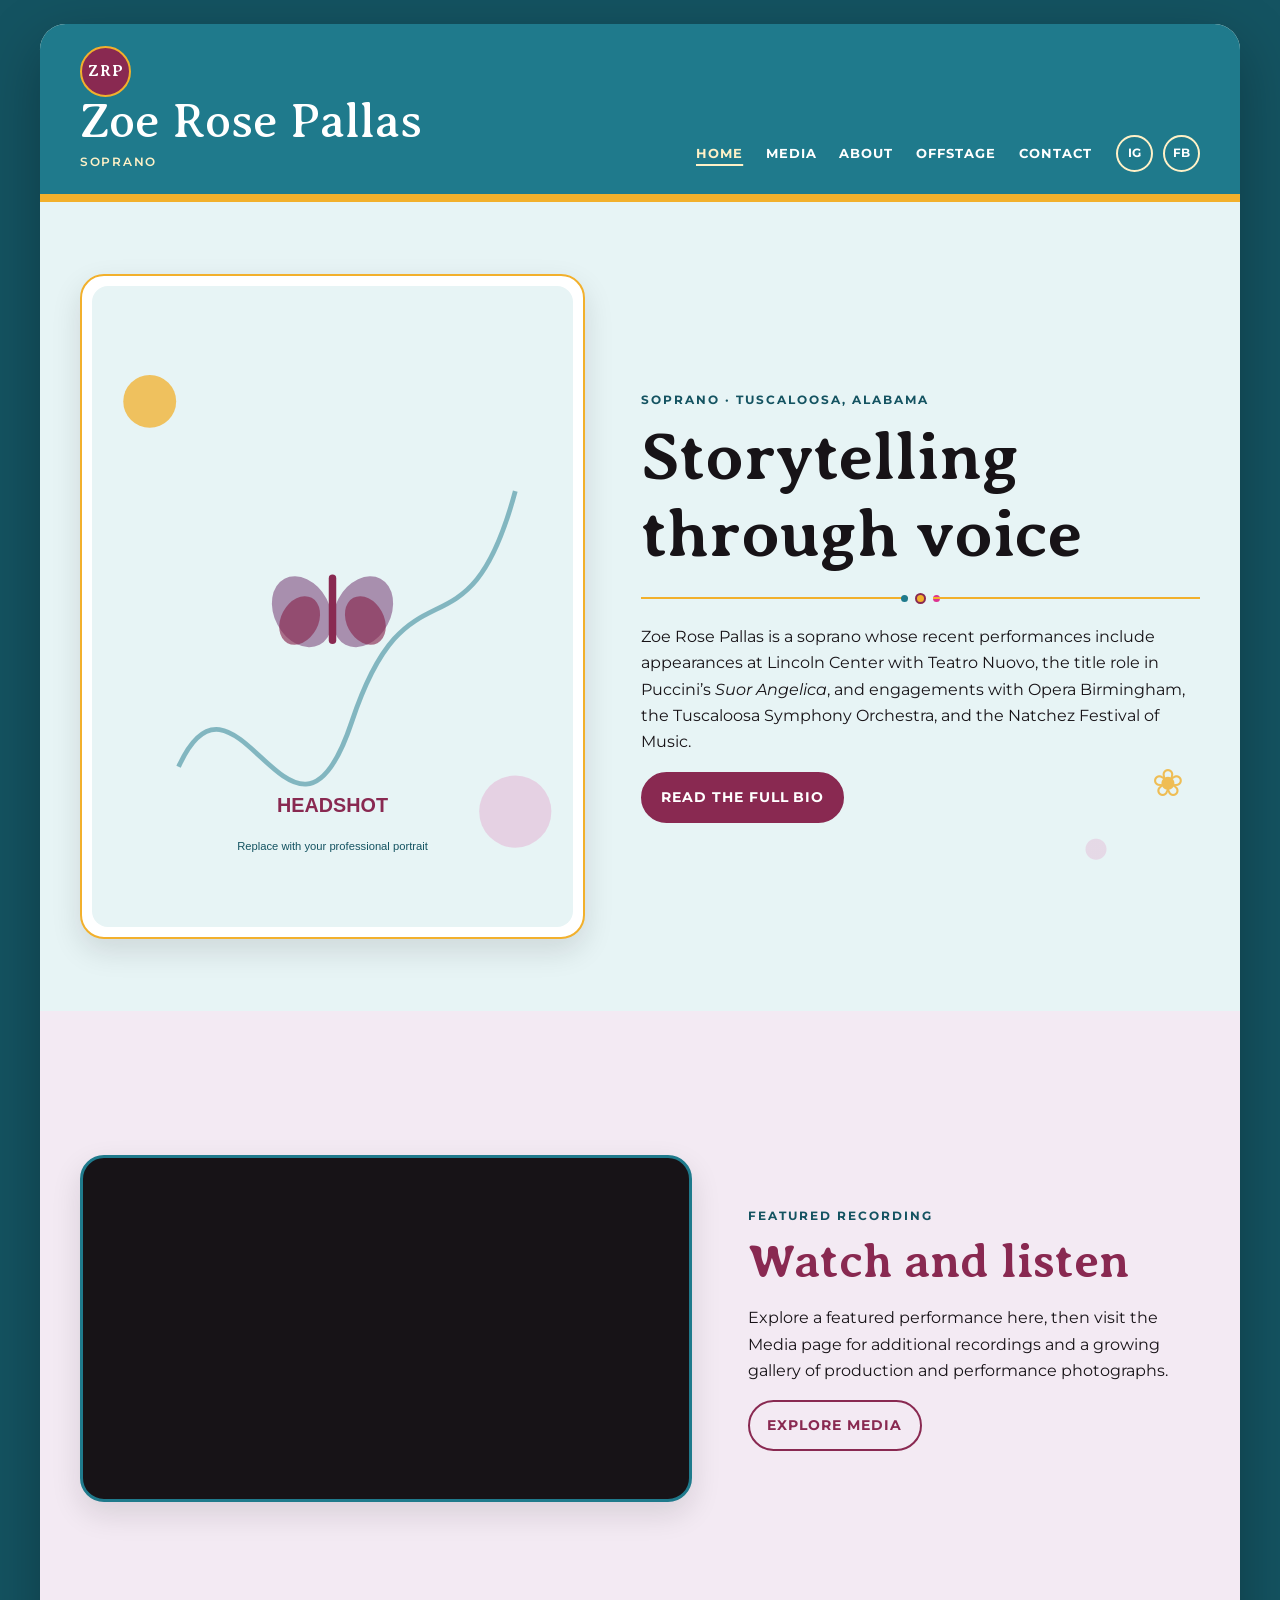
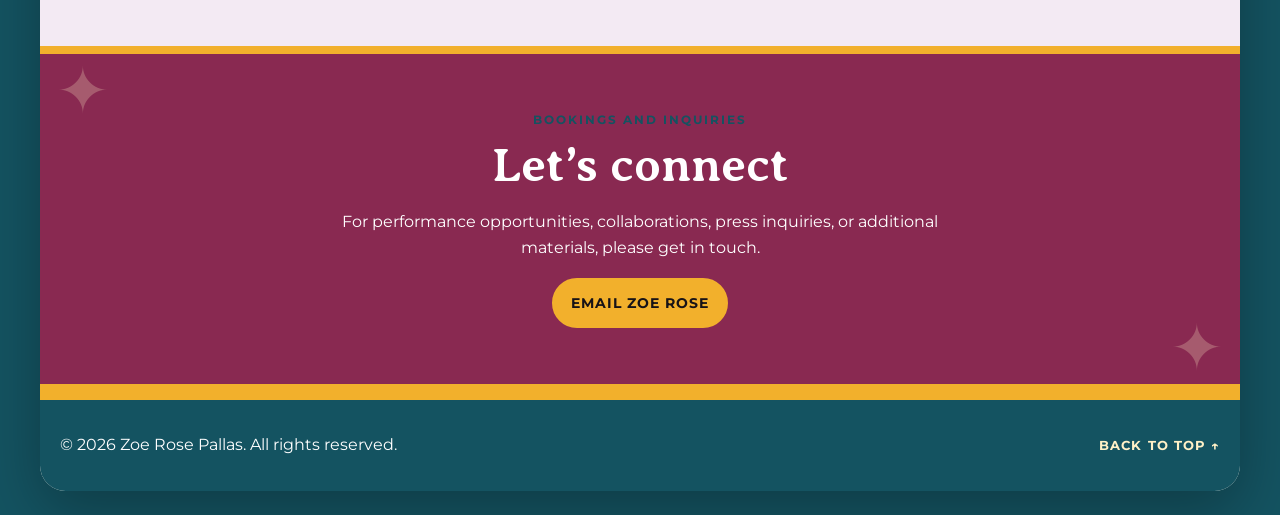
==== index.html @ 68080a35 "Initial commit" ====
<!DOCTYPE html>
<html lang="en">

<head>
    <meta charset="UTF-8">
    <meta name="viewport" content="width=device-width, initial-scale=1.0">
    <meta name="description"
        content="Official website of soprano Zoe Rose Pallas, featuring performance media, biography, and contact information.">
    <title>Zoe Rose Pallas | Soprano</title>
    <link rel="stylesheet" href="css/styles.css">
</head>

<body id="top">
    <div class="container">
        <header class="site-header">
            <div class="header-inner">
                <div class="brand-wrap">
                    <a class="brand" href="index.html" aria-label="Zoe Rose Pallas homepage">
                        <span class="brand-mark" aria-hidden="true">ZRP</span>
                        <span>
                            <span class="brand-title">Zoe Rose Pallas</span>
                            <span class="brand-subtitle">Soprano</span>
                        </span>
                    </a>
                </div>

                <div class="header-actions">
                    <nav class="site-nav" aria-label="Main navigation">
                        <ul>
                            <li><a href="index.html" aria-current="page">Home</a></li>
                            <li><a href="media.html">Media</a></li>
                            <li><a href="about.html">About</a></li>
                            <li><a href="offstage.html">Offstage</a></li>
                            <li><a href="#contact">Contact</a></li>
                        </ul>
                    </nav>

                    <div class="social-links" aria-label="Social media links">
                        <!-- Replace the # symbols with your real Instagram and Facebook URLs. -->
                        <a href="#" aria-label="Instagram">IG</a>
                        <a href="#" aria-label="Facebook">FB</a>
                    </div>
                </div>
            </div>
        </header>

        <main>
            <section class="section home-hero">
                <div class="portrait-frame">
                    <!-- Replace this file with your own headshot, or update the src filename. -->
                    <img src="assets/headshot-placeholder.svg"
                        alt="Placeholder for a professional headshot of soprano Zoe Rose Pallas">
                </div>

                <div class="hero-copy floral-corner">
                    <p class="eyebrow">Soprano · Tuscaloosa, Alabama</p>
                    <h1>Storytelling through voice</h1>
                    <div class="bead-rule" aria-hidden="true"><span></span></div>
                    <p>
                        Zoe Rose Pallas is a soprano whose recent performances include appearances at Lincoln Center
                        with Teatro Nuovo, the title role in Puccini’s <cite>Suor Angelica</cite>, and engagements with
                        Opera Birmingham, the Tuscaloosa Symphony Orchestra, and the Natchez Festival of Music.
                    </p>
                    <a class="button" href="about.html">Read the full bio</a>
                </div>
            </section>

            <section class="section featured-media">
                <div class="featured-grid">
                    <div class="video-frame">
                        <iframe src="https://www.youtube.com/embed/Ipj-p6ooKJI"
                            title="Featured performance by Zoe Rose Pallas" loading="lazy"
                            allow="accelerometer; autoplay; clipboard-write; encrypted-media; gyroscope; picture-in-picture; web-share"
                            allowfullscreen>
                        </iframe>
                    </div>

                    <div>
                        <p class="eyebrow">Featured recording</p>
                        <h2>Watch and listen</h2>
                        <p>
                            Explore a featured performance here, then visit the Media page for additional recordings
                            and a growing gallery of production and performance photographs.
                        </p>
                        <a class="button button-outline" href="media.html">Explore media</a>
                    </div>
                </div>
            </section>

            <section class="contact-panel" id="contact">
                <p class="eyebrow">Bookings and inquiries</p>
                <h2>Let’s connect</h2>
                <p>
                    For performance opportunities, collaborations, press inquiries, or additional materials, please
                    get in touch.
                </p>
                <!-- Replace the email address below with your professional contact email. -->
                <a class="button" href="mailto:your-email@example.com">Email Zoe Rose</a>
            </section>
        </main>

        <footer class="site-footer">
            <div class="footer-inner">
                <p>&copy; 2026 Zoe Rose Pallas. All rights reserved.</p>
                <a class="back-to-top" href="#top">Back to top ↑</a>
            </div>
        </footer>
    </div>
</body>

</html>
---- css/styles.css ----
@import url("https://fonts.googleapis.com/css2?family=Averia+Serif+Libre:ital,wght@0,300;0,400;0,700;1,400&family=IBM+Plex+Serif:ital,wght@0,400;0,600;1,400&family=Montserrat:wght@400;500;600;700&display=swap");

:root {
  --teal: #1f7a8c;
  --teal-dark: #145361;
  --lavender: #885a89;
  --gold: #f2b02c;
  --pink: #dd3290;
  --berry: #892951;
  --white: #ffffff;
  --black: #171317;
  --cream: #fffaf1;
  --soft-lavender: #f3eaf3;
  --soft-gold: #fff1c7;
  --soft-teal: #e7f4f5;

  --sans: "Montserrat", sans-serif;
  --serif: "Averia Serif Libre", "IBM Plex Serif", serif;

  --shadow: 0 12px 30px rgba(23, 19, 23, 0.12);
  --radius-small: 0.75rem;
  --radius-large: 1.5rem;
  --max-width: 1200px;
}

/* ---------- Base styles ---------- */

html {
  box-sizing: border-box;
  scroll-behavior: smooth;
}

*,
*::before,
*::after {
  box-sizing: inherit;
}

body {
  margin: 0;
  color: var(--black);
  background-color: var(--teal-dark);
  font-family: var(--sans);
  font-size: 1rem;
  line-height: 1.65;
}

img,
iframe {
  display: block;
  max-width: 100%;
}

a {
  color: inherit;
}

h1,
h2,
h3 {
  margin-top: 0;
  font-family: var(--serif);
  line-height: 1.15;
}

h1 {
  margin-bottom: 0.2rem;
  font-size: clamp(2rem, 8vw, 4.2rem);
}

h2 {
  margin-bottom: 1rem;
  font-size: clamp(1.9rem, 6vw, 3rem);
  color: var(--berry);
}

h3 {
  margin-bottom: 0.6rem;
  font-size: clamp(1.35rem, 4vw, 1.8rem);
  color: var(--teal-dark);
}

p {
  margin-top: 0;
}

.container {
  width: min(100%, var(--max-width));
  margin: 0 auto;
  background-color: var(--cream);
  overflow: hidden;
}

.section {
  padding: 3.5rem 1.25rem;
}

.section-intro {
  max-width: 750px;
  margin-bottom: 2rem;
}

.eyebrow {
  margin-bottom: 0.45rem;
  color: var(--teal-dark);
  font-size: 0.78rem;
  font-weight: 700;
  letter-spacing: 0.16em;
  text-transform: uppercase;
}

.button {
  display: inline-block;
  padding: 0.75rem 1.1rem;
  border: 2px solid var(--berry);
  border-radius: 999px;
  background-color: var(--berry);
  color: var(--white);
  font-size: 0.86rem;
  font-weight: 700;
  letter-spacing: 0.07em;
  text-decoration: none;
  text-transform: uppercase;
  transition:
    background-color 0.2s ease,
    border-color 0.2s ease,
    color 0.2s ease,
    transform 0.2s ease;
}

.button:hover,
.button:focus-visible {
  border-color: var(--teal-dark);
  background-color: var(--teal-dark);
  transform: translateY(-2px);
}

.button-outline {
  background-color: transparent;
  color: var(--berry);
}

.button-outline:hover,
.button-outline:focus-visible {
  color: var(--white);
}

.text-link {
  color: var(--berry);
  font-weight: 700;
  text-underline-offset: 0.25rem;
}

/* ---------- Decorative brand details ---------- */

.bead-rule {
  display: flex;
  align-items: center;
  gap: 0.45rem;
  margin: 1.25rem 0;
}

.bead-rule::before,
.bead-rule::after {
  content: "";
  height: 2px;
  flex: 1;
  background-color: var(--gold);
}

.bead-rule span {
  width: 0.7rem;
  height: 0.7rem;
  border: 2px solid var(--berry);
  border-radius: 50%;
  background-color: var(--gold);
  box-shadow:
    1rem 0 0 -2px var(--pink),
    -1rem 0 0 -2px var(--teal);
}

.floral-corner {
  position: relative;
}

.floral-corner::after {
  content: "❀";
  position: absolute;
  right: 1rem;
  bottom: 0.5rem;
  color: var(--gold);
  font-size: 2.4rem;
  opacity: 0.8;
}

/* ---------- Header and navigation ---------- */

.site-header {
  position: relative;
  padding: 1.35rem 1.25rem;
  border-bottom: 8px solid var(--gold);
  background-color: var(--teal);
  color: var(--white);
}

.header-inner {
  display: flex;
  flex-direction: column;
  align-items: center;
  gap: 1.2rem;
  text-align: center;
}

.brand {
  text-decoration: none;
}

.brand-mark {
  display: inline-grid;
  width: 3.2rem;
  height: 3.2rem;
  margin-bottom: 0.55rem;
  place-items: center;
  border: 2px solid var(--gold);
  border-radius: 50%;
  background-color: var(--berry);
  color: var(--white);
  font-family: var(--serif);
  font-size: 1rem;
  font-weight: 700;
  letter-spacing: 0.06em;
}

.brand-title {
  display: block;
  font-family: var(--serif);
  font-size: clamp(1.7rem, 7vw, 3rem);
  line-height: 1;
}

.brand-subtitle {
  display: block;
  margin-top: 0.45rem;
  color: var(--soft-gold);
  font-size: 0.76rem;
  font-weight: 600;
  letter-spacing: 0.14em;
  text-transform: uppercase;
}

.site-nav ul {
  display: flex;
  flex-flow: row wrap;
  justify-content: center;
  gap: 0.45rem 1rem;
  margin: 0;
  padding: 0;
  list-style: none;
}

.site-nav a {
  display: block;
  padding: 0.35rem 0;
  color: var(--white);
  font-size: 0.82rem;
  font-weight: 700;
  letter-spacing: 0.08em;
  text-decoration: none;
  text-transform: uppercase;
}

.site-nav a:hover,
.site-nav a:focus-visible,
.site-nav a[aria-current="page"] {
  color: var(--soft-gold);
  text-decoration: underline;
  text-decoration-thickness: 2px;
  text-underline-offset: 0.35rem;
}

.social-links {
  display: flex;
  justify-content: center;
  gap: 0.65rem;
}

.social-links a {
  display: inline-grid;
  width: 2.3rem;
  height: 2.3rem;
  place-items: center;
  border: 2px solid var(--soft-gold);
  border-radius: 50%;
  color: var(--white);
  font-size: 0.72rem;
  font-weight: 700;
  text-decoration: none;
}

.social-links a:hover,
.social-links a:focus-visible {
  background-color: var(--gold);
  color: var(--black);
}

/* ---------- Homepage ---------- */

.home-hero {
  display: grid;
  gap: 1.5rem;
  background:
    radial-gradient(circle at 10% 15%, rgba(242, 176, 44, 0.22) 0 8px, transparent 9px),
    radial-gradient(circle at 88% 80%, rgba(221, 50, 144, 0.14) 0 10px, transparent 11px),
    var(--soft-teal);
}

.portrait-frame {
  padding: 0.65rem;
  border: 2px solid var(--gold);
  border-radius: var(--radius-large);
  background-color: var(--white);
  box-shadow: var(--shadow);
}

.portrait-frame img {
  width: 100%;
  min-height: 340px;
  border-radius: calc(var(--radius-large) - 0.5rem);
  object-fit: cover;
  object-position: center top;
}

.hero-copy {
  align-self: center;
}

.hero-copy p {
  max-width: 680px;
}

.featured-media {
  background-color: var(--soft-lavender);
}

.featured-grid {
  display: grid;
  gap: 1.5rem;
  align-items: center;
}

.video-frame {
  overflow: hidden;
  border: 3px solid var(--teal);
  border-radius: var(--radius-large);
  background-color: var(--black);
  box-shadow: var(--shadow);
}

.video-frame iframe {
  width: 100%;
  aspect-ratio: 16 / 9;
  border: 0;
}

.contact-panel {
  position: relative;
  overflow: hidden;
  padding: 2.25rem 1.25rem;
  border-top: 8px solid var(--gold);
  border-bottom: 8px solid var(--gold);
  background-color: var(--berry);
  color: var(--white);
  text-align: center;
}

.contact-panel::before,
.contact-panel::after {
  content: "✦";
  position: absolute;
  color: var(--soft-gold);
  font-size: 4rem;
  opacity: 0.25;
}

.contact-panel::before {
  top: -1rem;
  left: 1rem;
}

.contact-panel::after {
  right: 1rem;
  bottom: -1rem;
}

.contact-panel h2 {
  color: var(--white);
}

.contact-panel p {
  max-width: 650px;
  margin-right: auto;
  margin-left: auto;
}

.contact-panel .button {
  border-color: var(--gold);
  background-color: var(--gold);
  color: var(--black);
}

.contact-panel .button:hover,
.contact-panel .button:focus-visible {
  border-color: var(--white);
  background-color: var(--white);
}

/* ---------- Interior page hero ---------- */

.page-hero {
  padding: 3.5rem 1.25rem;
  background:
    linear-gradient(rgba(31, 122, 140, 0.92), rgba(31, 122, 140, 0.92)),
    url("../assets/floral-placeholder.svg") center / cover;
  color: var(--white);
  text-align: center;
}

.page-hero h1 {
  color: var(--white);
}

.page-hero p {
  max-width: 700px;
  margin-right: auto;
  margin-bottom: 0;
  margin-left: auto;
}

/* ---------- About page ---------- */

.about-layout {
  display: grid;
  gap: 2rem;
}

.about-photo img {
  width: 100%;
  max-height: 650px;
  border-radius: var(--radius-large);
  object-fit: cover;
  object-position: center top;
  box-shadow: var(--shadow);
}

.bio-copy {
  max-width: 800px;
}

.bio-copy p:first-of-type::first-letter {
  float: left;
  margin: 0.1rem 0.45rem 0 0;
  color: var(--berry);
  font-family: var(--serif);
  font-size: 4.1rem;
  font-weight: 700;
  line-height: 0.8;
}

.highlights {
  display: grid;
  grid-template-columns: 1fr;
  gap: 1rem;
  margin-top: 2.2rem;
}

.highlight-card {
  padding: 1.25rem;
  border-top: 5px solid var(--gold);
  border-radius: var(--radius-small);
  background-color: var(--white);
  box-shadow: var(--shadow);
}

.highlight-card p {
  margin-bottom: 0;
}

/* ---------- Media page ---------- */

.video-gallery {
  display: grid;
  gap: 1.5rem;
}

.media-card {
  padding: 1rem;
  border-radius: var(--radius-large);
  background-color: var(--white);
  box-shadow: var(--shadow);
}

.media-card .video-frame {
  border-width: 2px;
  box-shadow: none;
}

.media-card h3 {
  margin-top: 1rem;
}

.media-card p:last-child {
  margin-bottom: 0;
}

.short-video iframe {
  aspect-ratio: 9 / 16;
  max-height: 650px;
  margin: 0 auto;
}

.photo-gallery {
  display: grid;
  grid-template-columns: 1fr;
  gap: 1rem;
}

.gallery-item {
  margin: 0;
  overflow: hidden;
  border: 0.4rem solid var(--white);
  border-radius: var(--radius-small);
  background-color: var(--white);
  box-shadow: var(--shadow);
}

.gallery-item img {
  width: 100%;
  aspect-ratio: 4 / 3;
  object-fit: cover;
}

.gallery-item figcaption {
  padding: 0.75rem 0.6rem 0.35rem;
  color: var(--teal-dark);
  font-size: 0.85rem;
  font-weight: 600;
}

/* ---------- Offstage page ---------- */

.offstage-grid {
  display: grid;
  gap: 1.25rem;
}

.offstage-card {
  min-height: 230px;
  padding: 1.5rem;
  border-radius: var(--radius-large);
  background-color: var(--white);
  box-shadow: var(--shadow);
}

.offstage-card:nth-child(1) {
  border-top: 7px solid var(--teal);
}

.offstage-card:nth-child(2) {
  border-top: 7px solid var(--pink);
}

.offstage-card:nth-child(3) {
  border-top: 7px solid var(--gold);
}

.offstage-card:nth-child(4) {
  border-top: 7px solid var(--lavender);
}

/* ---------- Footer ---------- */

.site-footer {
  padding: 2rem 1.25rem;
  border-top: 8px solid var(--gold);
  background-color: var(--teal-dark);
  color: var(--white);
  text-align: center;
}

.footer-inner {
  display: flex;
  flex-direction: column;
  align-items: center;
  gap: 1rem;
}

.site-footer p {
  margin-bottom: 0;
}

.back-to-top {
  color: var(--soft-gold);
  font-size: 0.82rem;
  font-weight: 700;
  letter-spacing: 0.08em;
  text-decoration: none;
  text-transform: uppercase;
}

.back-to-top:hover,
.back-to-top:focus-visible {
  text-decoration: underline;
  text-underline-offset: 0.3rem;
}

/* ---------- Tablet ---------- */

@media (min-width: 650px) {
  .section {
    padding: 4.5rem 2.5rem;
  }

  .site-header {
    padding-right: 2.5rem;
    padding-left: 2.5rem;
  }

  .header-inner {
    display: grid;
    grid-template-columns: 1fr auto;
    align-items: end;
    text-align: left;
  }

  .brand-wrap {
    display: flex;
    align-items: center;
    gap: 1rem;
  }

  .brand-mark {
    flex: 0 0 auto;
    margin-bottom: 0;
  }

  .header-actions {
    display: flex;
    flex-direction: column;
    align-items: flex-end;
    gap: 0.8rem;
  }

  .site-nav ul {
    justify-content: flex-end;
  }

  .home-hero,
  .featured-grid {
    grid-template-columns: minmax(250px, 0.9fr) minmax(0, 1.1fr);
    padding-top: 4.5rem;
    padding-bottom: 4.5rem;
  }

  .featured-grid {
    grid-template-columns: minmax(0, 1.15fr) minmax(260px, 0.85fr);
  }

  .about-layout {
    grid-template-columns: minmax(250px, 0.8fr) minmax(0, 1.2fr);
    align-items: start;
  }

  .highlights,
  .photo-gallery,
  .offstage-grid {
    grid-template-columns: repeat(2, 1fr);
  }

  .video-gallery {
    grid-template-columns: repeat(2, 1fr);
  }

  .media-card:first-child {
    grid-column: 1 / -1;
  }

  .contact-panel {
    padding: 3.5rem 2.5rem;
  }

  .footer-inner {
    flex-direction: row;
    justify-content: space-between;
    text-align: left;
  }
}

/* ---------- Desktop ---------- */

@media (min-width: 1000px) {
  body {
    padding: 1.5rem 0;
  }

  .container {
    border-radius: 1.6rem;
    box-shadow: 0 20px 60px rgba(0, 0, 0, 0.28);
  }

  .header-inner {
    grid-template-columns: auto 1fr;
    gap: 2rem;
  }

  .header-actions {
    flex-direction: row;
    justify-content: flex-end;
    align-items: center;
    gap: 1.5rem;
  }

  .site-nav ul {
    gap: 1.4rem;
  }

  .home-hero {
    grid-template-columns: minmax(340px, 0.95fr) minmax(0, 1.05fr);
    gap: 3.5rem;
  }

  .featured-grid {
    gap: 3.5rem;
  }

  .highlights {
    grid-template-columns: repeat(3, 1fr);
  }

  .photo-gallery {
    grid-template-columns: repeat(3, 1fr);
  }

  .offstage-grid {
    grid-template-columns: repeat(4, 1fr);
  }

  .video-gallery {
    grid-template-columns: 1fr 1fr 0.72fr;
  }

  .media-card:first-child {
    grid-column: auto;
  }
}
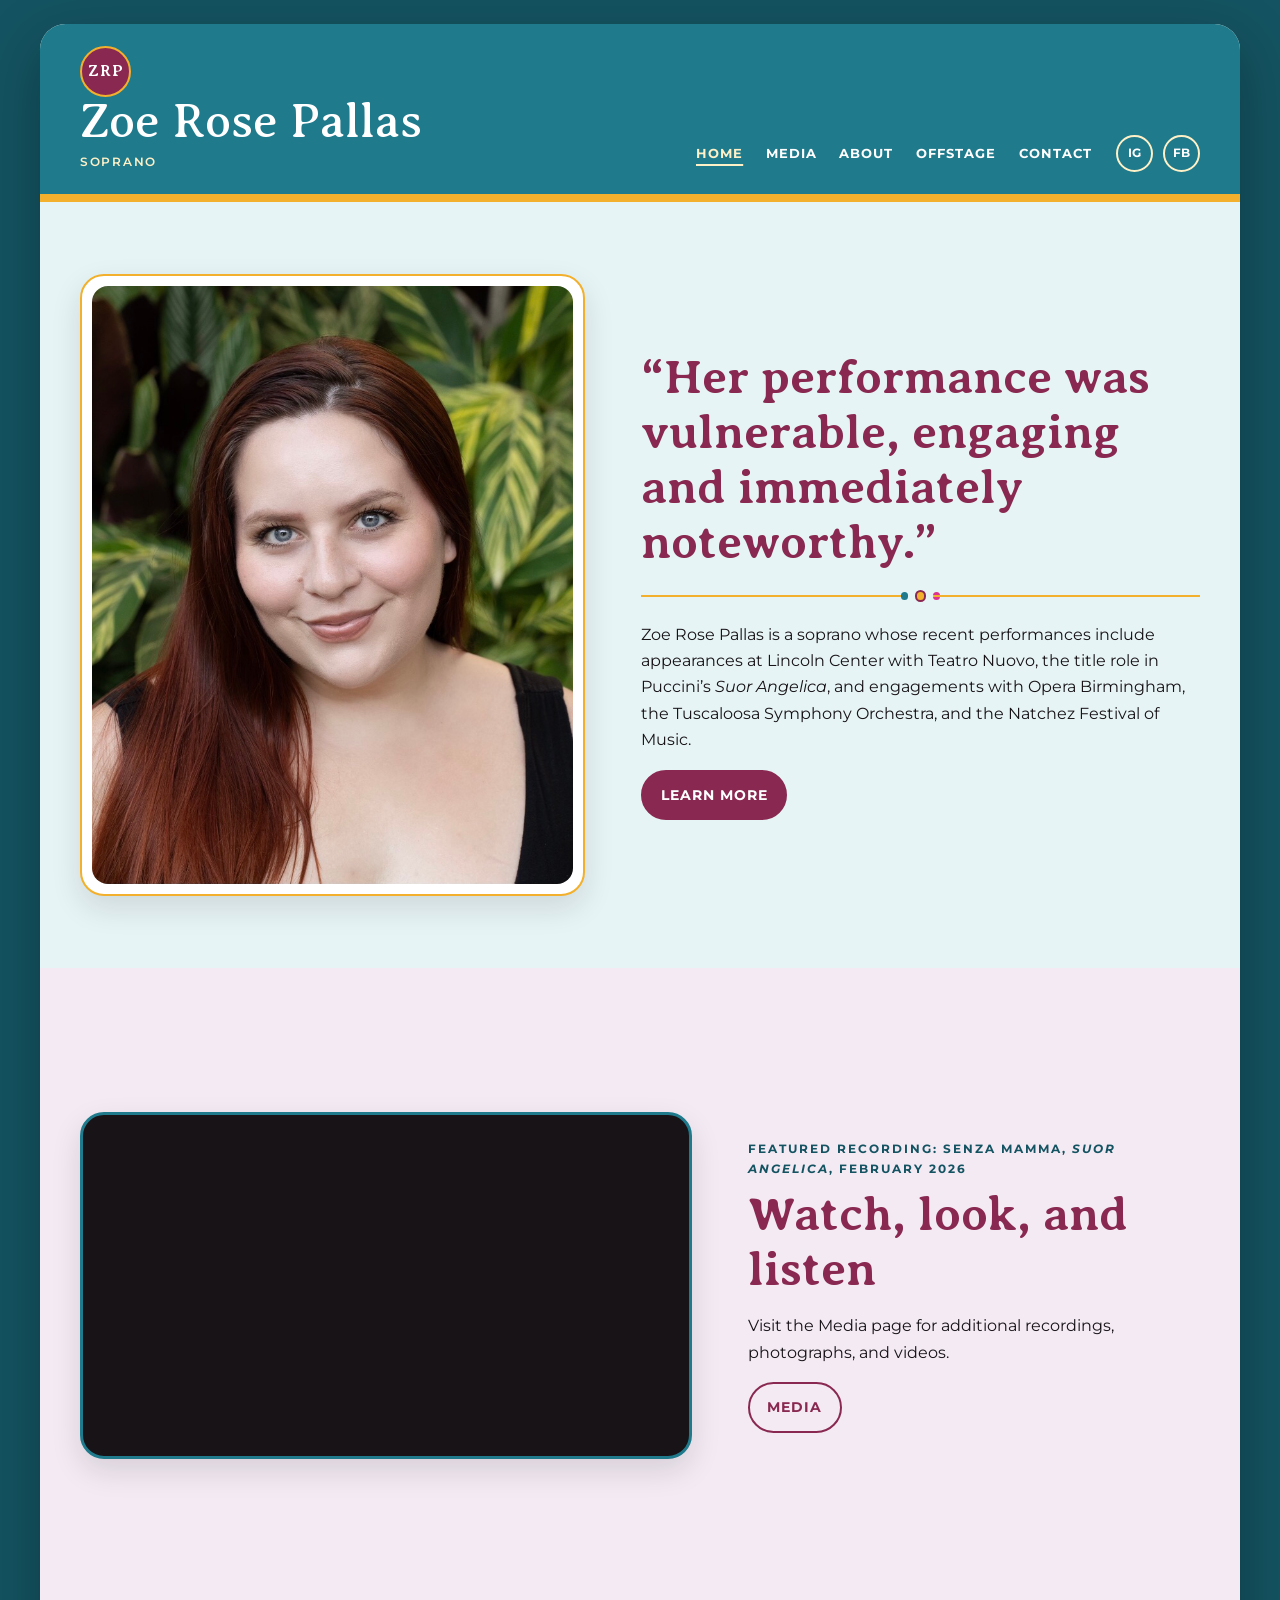
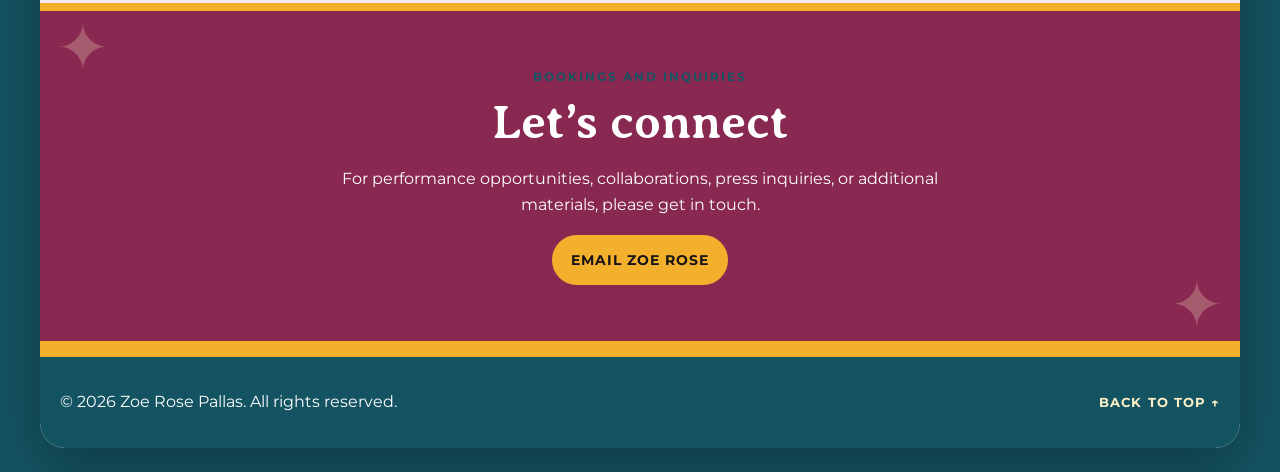
==== commit 0e3585da: "all but offstage mostly ready" ====
--- a/index.html
+++ b/index.html
@@ -47,21 +47,20 @@
         <main>
             <section class="section home-hero">
                 <div class="portrait-frame">
-                    <!-- Replace this file with your own headshot, or update the src filename. -->
-                    <img src="assets/headshot-placeholder.svg"
+                    <img src="assets/ZoeRoseheadshotaug22.jpg"
                         alt="Placeholder for a professional headshot of soprano Zoe Rose Pallas">
                 </div>
 
                 <div class="hero-copy floral-corner">
-                    <p class="eyebrow">Soprano · Tuscaloosa, Alabama</p>
-                    <h1>Storytelling through voice</h1>
+                    <h2>“Her performance was vulnerable, engaging and immediately
+                        noteworthy.”</h2>
                     <div class="bead-rule" aria-hidden="true"><span></span></div>
                     <p>
                         Zoe Rose Pallas is a soprano whose recent performances include appearances at Lincoln Center
                         with Teatro Nuovo, the title role in Puccini’s <cite>Suor Angelica</cite>, and engagements with
                         Opera Birmingham, the Tuscaloosa Symphony Orchestra, and the Natchez Festival of Music.
                     </p>
-                    <a class="button" href="about.html">Read the full bio</a>
+                    <a class="button" href="about.html">Learn More</a>
                 </div>
             </section>
 
@@ -76,13 +75,13 @@
                     </div>
 
                     <div>
-                        <p class="eyebrow">Featured recording</p>
-                        <h2>Watch and listen</h2>
+                        <p class="eyebrow">Featured recording: Senza mamma, <cite>Suor Angelica</cite>, February 2026
+                        </p>
+                        <h2>Watch, look, and listen</h2>
                         <p>
-                            Explore a featured performance here, then visit the Media page for additional recordings
-                            and a growing gallery of production and performance photographs.
+                            Visit the Media page for additional recordings, photographs, and videos.
                         </p>
-                        <a class="button button-outline" href="media.html">Explore media</a>
+                        <a class="button button-outline" href="media.html">Media</a>
                     </div>
                 </div>
             </section>
@@ -94,8 +93,7 @@
                     For performance opportunities, collaborations, press inquiries, or additional materials, please
                     get in touch.
                 </p>
-                <!-- Replace the email address below with your professional contact email. -->
-                <a class="button" href="mailto:your-email@example.com">Email Zoe Rose</a>
+                <a class="button" href="mailto:zoerosepallas@gmail.com">Email Zoe Rose</a>
             </section>
         </main>
 
--- a/css/styles.css
+++ b/css/styles.css
@@ -179,19 +179,6 @@
     -1rem 0 0 -2px var(--teal);
 }
 
-.floral-corner {
-  position: relative;
-}
-
-.floral-corner::after {
-  content: "❀";
-  position: absolute;
-  right: 1rem;
-  bottom: 0.5rem;
-  color: var(--gold);
-  font-size: 2.4rem;
-  opacity: 0.8;
-}
 
 /* ---------- Header and navigation ---------- */
 
@@ -309,8 +296,6 @@
   display: grid;
   gap: 1.5rem;
   background:
-    radial-gradient(circle at 10% 15%, rgba(242, 176, 44, 0.22) 0 8px, transparent 9px),
-    radial-gradient(circle at 88% 80%, rgba(221, 50, 144, 0.14) 0 10px, transparent 11px),
     var(--soft-teal);
 }
 
@@ -418,9 +403,7 @@
 
 .page-hero {
   padding: 3.5rem 1.25rem;
-  background:
-    linear-gradient(rgba(31, 122, 140, 0.92), rgba(31, 122, 140, 0.92)),
-    url("../assets/floral-placeholder.svg") center / cover;
+  background: #207A8C;
   color: var(--white);
   text-align: center;
 }
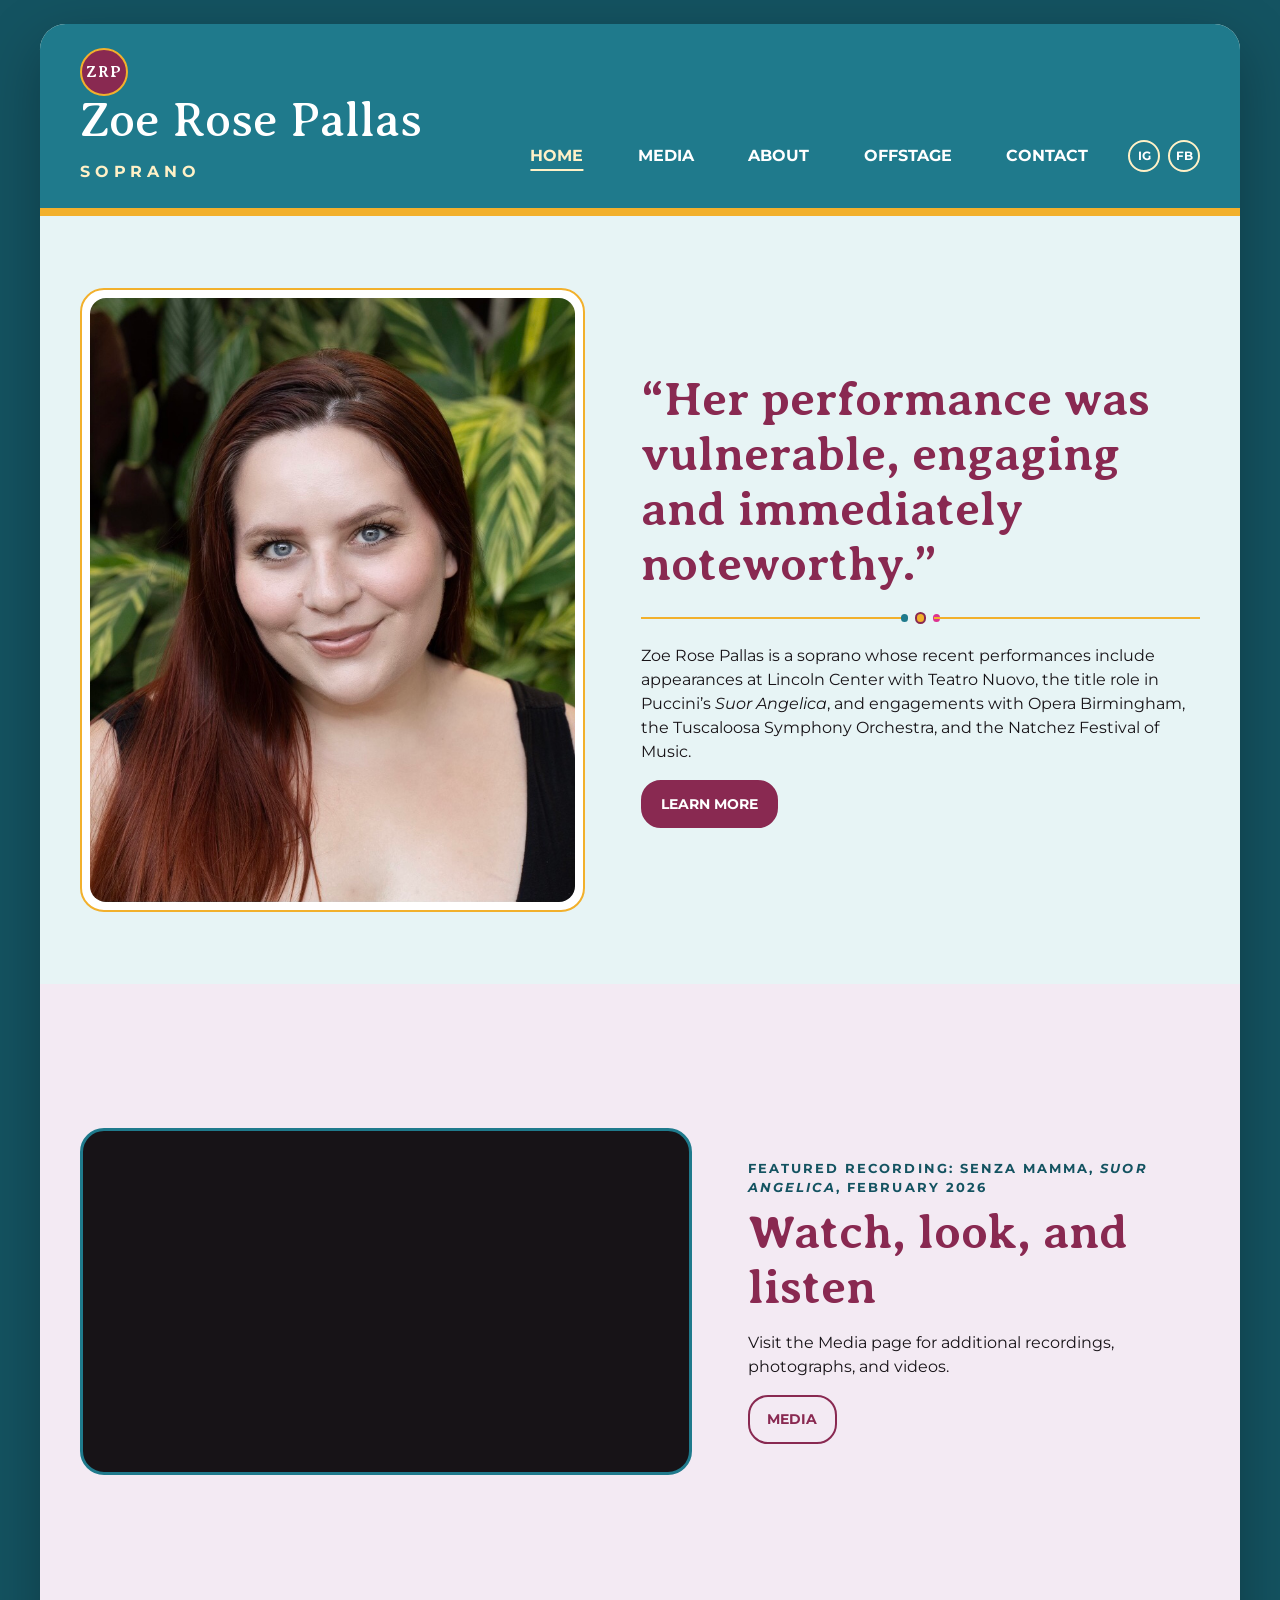
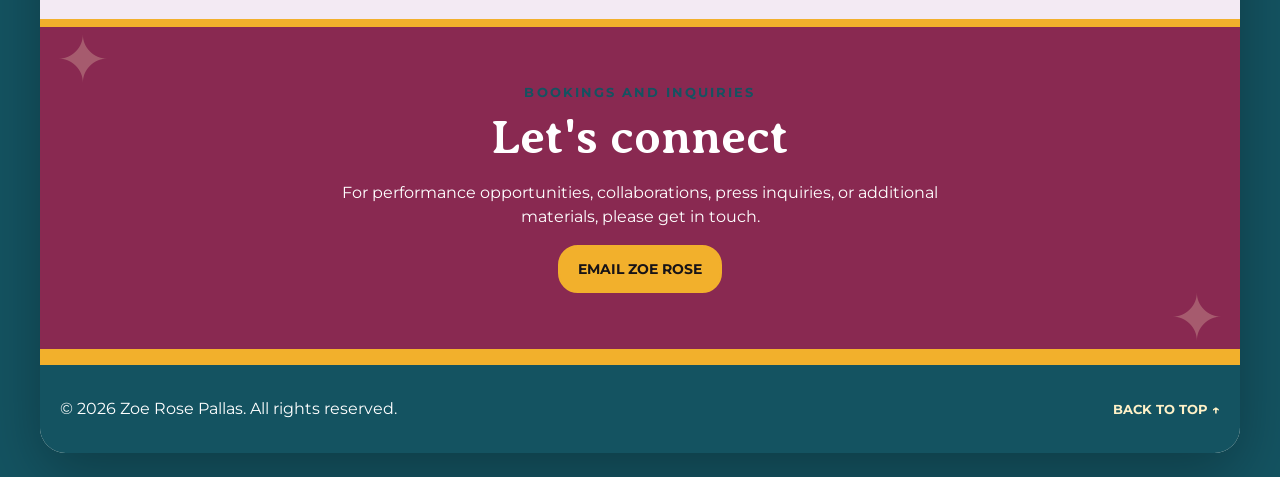
==== commit 472632af: "social links and editing" ====
--- a/index.html
+++ b/index.html
@@ -4,8 +4,7 @@
 <head>
     <meta charset="UTF-8">
     <meta name="viewport" content="width=device-width, initial-scale=1.0">
-    <meta name="description"
-        content="Official website of soprano Zoe Rose Pallas, featuring performance media, biography, and contact information.">
+    <meta name="description" content="Official website of soprano Zoe Rose Pallas.">
     <title>Zoe Rose Pallas | Soprano</title>
     <link rel="stylesheet" href="css/styles.css">
 </head>
@@ -15,7 +14,7 @@
         <header class="site-header">
             <div class="header-inner">
                 <div class="brand-wrap">
-                    <a class="brand" href="index.html" aria-label="Zoe Rose Pallas homepage">
+                    <a class="brand" href="index.html" aria-label="homepage">
                         <span class="brand-mark" aria-hidden="true">ZRP</span>
                         <span>
                             <span class="brand-title">Zoe Rose Pallas</span>
@@ -37,15 +36,15 @@
 
                     <div class="social-links" aria-label="Social media links">
                         <!-- Replace the # symbols with your real Instagram and Facebook URLs. -->
-                        <a href="#" aria-label="Instagram">IG</a>
-                        <a href="#" aria-label="Facebook">FB</a>
+                        <a href="https://www.instagram.com/zoerosepallas" target="_blank" aria-label="Instagram">IG</a>
+                        <a href="https://www.facebook.com/zoe.proeber/" target="_blank" aria-label="Facebook">FB</a>
                     </div>
                 </div>
             </div>
         </header>
 
         <main>
-            <section class="section home-hero">
+            <div class="section home-hero">
                 <div class="portrait-frame">
                     <img src="assets/ZoeRoseheadshotaug22.jpg"
                         alt="Placeholder for a professional headshot of soprano Zoe Rose Pallas">
@@ -62,9 +61,9 @@
                     </p>
                     <a class="button" href="about.html">Learn More</a>
                 </div>
-            </section>
+            </div>
 
-            <section class="section featured-media">
+            <div class="section featured-media">
                 <div class="featured-grid">
                     <div class="video-frame">
                         <iframe src="https://www.youtube.com/embed/Ipj-p6ooKJI"
@@ -84,17 +83,17 @@
                         <a class="button button-outline" href="media.html">Media</a>
                     </div>
                 </div>
-            </section>
+            </div>
 
-            <section class="contact-panel" id="contact">
+            <div class="contact-panel" id="contact">
                 <p class="eyebrow">Bookings and inquiries</p>
-                <h2>Let’s connect</h2>
+                <h2>Let's connect</h2>
                 <p>
                     For performance opportunities, collaborations, press inquiries, or additional materials, please
                     get in touch.
                 </p>
                 <a class="button" href="mailto:zoerosepallas@gmail.com">Email Zoe Rose</a>
-            </section>
+            </div>
         </main>
 
         <footer class="site-footer">
--- a/css/styles.css
+++ b/css/styles.css
@@ -42,7 +42,7 @@
   background-color: var(--teal-dark);
   font-family: var(--sans);
   font-size: 1rem;
-  line-height: 1.65;
+  line-height: 1.5;
 }
 
 img,
@@ -65,18 +65,18 @@
 
 h1 {
   margin-bottom: 0.2rem;
-  font-size: clamp(2rem, 8vw, 4.2rem);
+  font-size: clamp(2rem, 8vw, 4rem);
 }
 
 h2 {
   margin-bottom: 1rem;
-  font-size: clamp(1.9rem, 6vw, 3rem);
+  font-size: clamp(2rem, 6vw, 3rem);
   color: var(--berry);
 }
 
 h3 {
-  margin-bottom: 0.6rem;
-  font-size: clamp(1.35rem, 4vw, 1.8rem);
+  margin-bottom: 0.5rem;
+  font-size: clamp(1.35rem, 4vw, 2rem);
   color: var(--teal-dark);
 }
 
@@ -101,9 +101,9 @@
 }
 
 .eyebrow {
-  margin-bottom: 0.45rem;
+  margin-bottom: 0.5rem;
   color: var(--teal-dark);
-  font-size: 0.78rem;
+  font-size: .8rem;
   font-weight: 700;
   letter-spacing: 0.16em;
   text-transform: uppercase;
@@ -113,19 +113,13 @@
   display: inline-block;
   padding: 0.75rem 1.1rem;
   border: 2px solid var(--berry);
-  border-radius: 999px;
+  border-radius: 20px;
   background-color: var(--berry);
   color: var(--white);
-  font-size: 0.86rem;
+  font-size: 0.85rem;
   font-weight: 700;
-  letter-spacing: 0.07em;
   text-decoration: none;
   text-transform: uppercase;
-  transition:
-    background-color 0.2s ease,
-    border-color 0.2s ease,
-    color 0.2s ease,
-    transform 0.2s ease;
 }
 
 .button:hover,
@@ -156,7 +150,7 @@
 .bead-rule {
   display: flex;
   align-items: center;
-  gap: 0.45rem;
+  gap: 0.5rem;
   margin: 1.25rem 0;
 }
 
@@ -184,7 +178,7 @@
 
 .site-header {
   position: relative;
-  padding: 1.35rem 1.25rem;
+  padding: 1.5rem 1.25rem;
   border-bottom: 8px solid var(--gold);
   background-color: var(--teal);
   color: var(--white);
@@ -194,7 +188,7 @@
   display: flex;
   flex-direction: column;
   align-items: center;
-  gap: 1.2rem;
+  gap: 1rem;
   text-align: center;
 }
 
@@ -204,18 +198,18 @@
 
 .brand-mark {
   display: inline-grid;
-  width: 3.2rem;
-  height: 3.2rem;
-  margin-bottom: 0.55rem;
+  width: 3rem;
+  height: 3rem;
+  margin-bottom: 0.5rem;
   place-items: center;
   border: 2px solid var(--gold);
-  border-radius: 50%;
+  border-radius: 50px;
   background-color: var(--berry);
   color: var(--white);
   font-family: var(--serif);
   font-size: 1rem;
   font-weight: 700;
-  letter-spacing: 0.06em;
+  letter-spacing: 0.06rem;
 }
 
 .brand-title {
@@ -227,11 +221,11 @@
 
 .brand-subtitle {
   display: block;
-  margin-top: 0.45rem;
+  margin-top: 1rem;
   color: var(--soft-gold);
-  font-size: 0.76rem;
-  font-weight: 600;
-  letter-spacing: 0.14em;
+  font-size: 1rem;
+  font-weight: bold;
+  letter-spacing: 0.3rem;
   text-transform: uppercase;
 }
 
@@ -239,7 +233,7 @@
   display: flex;
   flex-flow: row wrap;
   justify-content: center;
-  gap: 0.45rem 1rem;
+  gap: 0.5rem 1rem;
   margin: 0;
   padding: 0;
   list-style: none;
@@ -247,11 +241,10 @@
 
 .site-nav a {
   display: block;
-  padding: 0.35rem 0;
-  color: var(--white);
-  font-size: 0.82rem;
-  font-weight: 700;
-  letter-spacing: 0.08em;
+  padding: 1rem;
+  color: var(--white);
+  font-size: 1rem;
+  font-weight: bold;
   text-decoration: none;
   text-transform: uppercase;
 }
@@ -262,25 +255,25 @@
   color: var(--soft-gold);
   text-decoration: underline;
   text-decoration-thickness: 2px;
-  text-underline-offset: 0.35rem;
+  text-underline-offset: 0.5rem;
 }
 
 .social-links {
   display: flex;
   justify-content: center;
-  gap: 0.65rem;
+  gap: 0.5rem;
 }
 
 .social-links a {
   display: inline-grid;
-  width: 2.3rem;
-  height: 2.3rem;
+  width: 2rem;
+  height: 2rem;
   place-items: center;
   border: 2px solid var(--soft-gold);
-  border-radius: 50%;
-  color: var(--white);
-  font-size: 0.72rem;
-  font-weight: 700;
+  border-radius: 50px;
+  color: var(--white);
+  font-size: .75rem;
+  font-weight: bold;
   text-decoration: none;
 }
 
@@ -289,8 +282,6 @@
   background-color: var(--gold);
   color: var(--black);
 }
-
-/* ---------- Homepage ---------- */
 
 .home-hero {
   display: grid;
@@ -300,19 +291,16 @@
 }
 
 .portrait-frame {
-  padding: 0.65rem;
+  padding: 0.5rem;
   border: 2px solid var(--gold);
   border-radius: var(--radius-large);
   background-color: var(--white);
-  box-shadow: var(--shadow);
 }
 
 .portrait-frame img {
   width: 100%;
   min-height: 340px;
   border-radius: calc(var(--radius-large) - 0.5rem);
-  object-fit: cover;
-  object-position: center top;
 }
 
 .hero-copy {
@@ -338,7 +326,6 @@
   border: 3px solid var(--teal);
   border-radius: var(--radius-large);
   background-color: var(--black);
-  box-shadow: var(--shadow);
 }
 
 .video-frame iframe {
@@ -435,25 +422,24 @@
   box-shadow: var(--shadow);
 }
 
-.bio-copy {
+.bio {
   max-width: 800px;
 }
 
-.bio-copy p:first-of-type::first-letter {
+.bio p:first-of-type::first-letter {
   float: left;
-  margin: 0.1rem 0.45rem 0 0;
   color: var(--berry);
   font-family: var(--serif);
-  font-size: 4.1rem;
-  font-weight: 700;
-  line-height: 0.8;
+  font-size: 4rem;
+  font-weight: bold;
+  line-height: 1;
 }
 
 .highlights {
   display: grid;
   grid-template-columns: 1fr;
   gap: 1rem;
-  margin-top: 2.2rem;
+  margin-top: 2rem;
 }
 
 .highlight-card {
@@ -510,7 +496,7 @@
 .gallery-item {
   margin: 0;
   overflow: hidden;
-  border: 0.4rem solid var(--white);
+  border: 0.5rem solid var(--white);
   border-radius: var(--radius-small);
   background-color: var(--white);
   box-shadow: var(--shadow);
@@ -523,9 +509,9 @@
 }
 
 .gallery-item figcaption {
-  padding: 0.75rem 0.6rem 0.35rem;
+  padding: 0.75rem 0.5rem 0.5rem;
   color: var(--teal-dark);
-  font-size: 0.85rem;
+  font-size: .8rem;
   font-weight: 600;
 }
 
@@ -583,9 +569,8 @@
 
 .back-to-top {
   color: var(--soft-gold);
-  font-size: 0.82rem;
+  font-size: 0.8rem;
   font-weight: 700;
-  letter-spacing: 0.08em;
   text-decoration: none;
   text-transform: uppercase;
 }
@@ -593,7 +578,7 @@
 .back-to-top:hover,
 .back-to-top:focus-visible {
   text-decoration: underline;
-  text-underline-offset: 0.3rem;
+  text-underline-offset: 0.5rem;
 }
 
 /* ---------- Tablet ---------- */
@@ -728,7 +713,7 @@
   }
 
   .video-gallery {
-    grid-template-columns: 1fr 1fr 0.72fr;
+    grid-template-columns: 1fr 1fr 0.75fr;
   }
 
   .media-card:first-child {
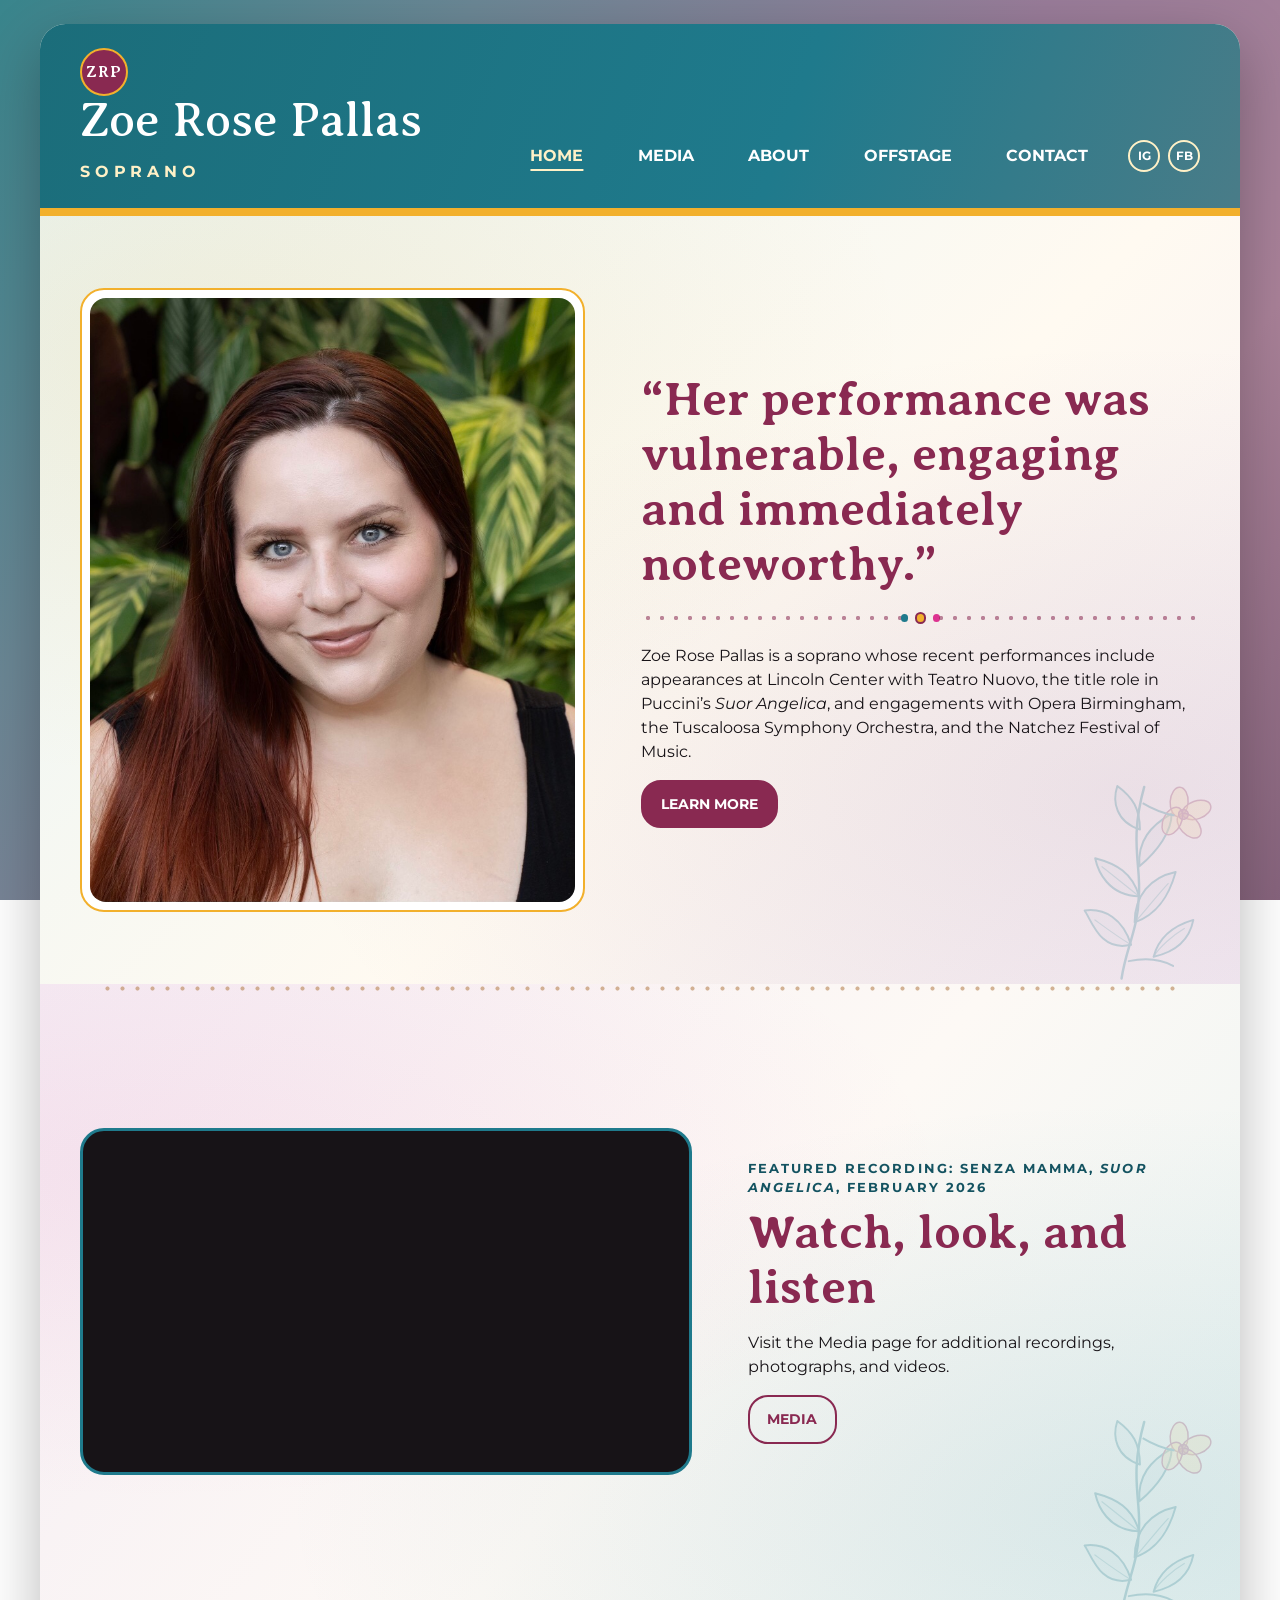
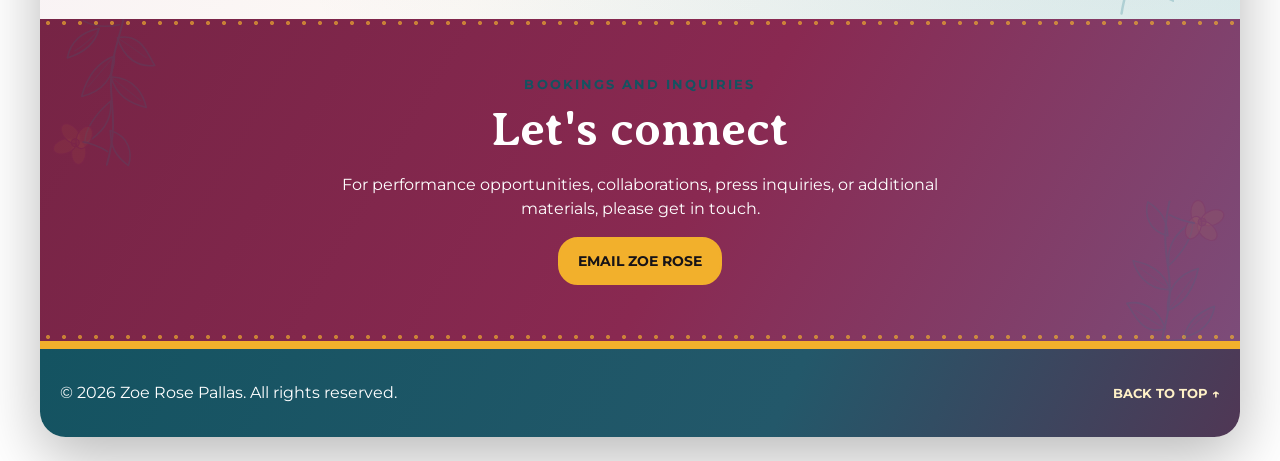
==== commit 086ec8d4: "css changes, gradient backgrounds, dot borders, maintain solid borders on heading and footer" ====
--- a/index.html
+++ b/index.html
@@ -7,6 +7,7 @@
     <meta name="description" content="Official website of soprano Zoe Rose Pallas.">
     <title>Zoe Rose Pallas | Soprano</title>
     <link rel="stylesheet" href="css/styles.css">
+    <link rel="stylesheet" href="css/visual-polish.css">
 </head>
 
 <body id="top">
@@ -15,7 +16,7 @@
             <div class="header-inner">
                 <div class="brand-wrap">
                     <a class="brand" href="index.html" aria-label="homepage">
-                        <span class="brand-mark" aria-hidden="true">ZRP</span>
+                        <span class="brand-mark">ZRP</span>
                         <span>
                             <span class="brand-title">Zoe Rose Pallas</span>
                             <span class="brand-subtitle">Soprano</span>
--- a/css/styles.css
+++ b/css/styles.css
@@ -72,6 +72,7 @@
   margin-bottom: 1rem;
   font-size: clamp(2rem, 6vw, 3rem);
   color: var(--berry);
+
 }
 
 h3 {
@@ -97,7 +98,8 @@
 
 .section-intro {
   max-width: 750px;
-  margin-bottom: 2rem;
+  margin: 0 auto 2rem;
+  text-align: center;
 }
 
 .eyebrow {
@@ -422,6 +424,10 @@
   box-shadow: var(--shadow);
 }
 
+.aboutCard {
+  text-align: center;
+}
+
 .bio {
   max-width: 800px;
 }
@@ -487,11 +493,11 @@
   margin: 0 auto;
 }
 
-.photo-gallery {
+/* .photo-gallery {
   display: grid;
   grid-template-columns: 1fr;
   gap: 1rem;
-}
+} */
 
 .gallery-item {
   margin: 0;
@@ -546,6 +552,74 @@
   border-top: 7px solid var(--lavender);
 }
 
+.carousel {
+    position: relative;
+    width: 100%;
+    max-width: 1100px;
+    margin: 0 auto;
+}
+
+.carousel-slides {
+    position: relative;
+}
+
+.carousel-slide {
+    display: none;
+    margin: 0;
+}
+
+.carousel-slide.active {
+    display: block;
+}
+
+.carousel-slide img {
+    width: 100%;
+    max-height: 650px;
+    object-fit: contain;
+    cursor: pointer;
+    border-radius: 12px;
+}
+
+.carousel-slide figcaption {
+    text-align: center;
+    margin-top: 0.75rem;
+}
+
+/* Previous / next buttons */
+
+.carousel-button {
+    position: absolute;
+    top: 50%;
+    transform: translateY(-50%);
+    z-index: 10;
+
+    border: none;
+    border-radius: 50%;
+
+    width: 50px;
+    height: 50px;
+
+    background-color: rgba(31, 122, 140, 0.55);
+    color: white;
+
+    font-size: 2rem;
+    cursor: pointer;
+
+    transition: background-color 0.3s ease;
+}
+
+.carousel-button:hover {
+    background-color: rgba(137, 41, 81, 0.9);
+}
+
+.prev {
+    left: 15px;
+}
+
+.next {
+    right: 15px;
+}
+
 /* ---------- Footer ---------- */
 
 .site-footer {
@@ -639,7 +713,7 @@
   }
 
   .highlights,
-  .photo-gallery,
+  /* .photo-gallery, */
   .offstage-grid {
     grid-template-columns: repeat(2, 1fr);
   }
@@ -704,9 +778,9 @@
     grid-template-columns: repeat(3, 1fr);
   }
 
-  .photo-gallery {
+  /* .photo-gallery {
     grid-template-columns: repeat(3, 1fr);
-  }
+  } */
 
   .offstage-grid {
     grid-template-columns: repeat(4, 1fr);
--- a/css/visual-polish.css
+++ b/css/visual-polish.css
@@ -0,0 +1,239 @@
+/*
+  Zoe Rose Pallas visual polish
+  ----------------------------
+  Load this file AFTER css/styles.css on each page.
+  This file only changes backgrounds and decorative details.
+  It does not change your layout, carousel, image sizing, or JavaScript.
+*/
+
+/* 1. Softer, flowing gradients instead of flat color blocks */
+.home-hero {
+  background:
+    radial-gradient(ellipse at 13% 17%, rgba(242, 176, 44, 0.12), transparent 48%),
+    radial-gradient(ellipse at 91% 75%, rgba(136, 90, 137, 0.12), transparent 55%),
+    linear-gradient(135deg, #eaf5f4 0%, #fffaf1 57%, #f5edf4 100%);
+}
+
+.featured-media {
+  background:
+    radial-gradient(ellipse at 9% 30%, rgba(221, 50, 144, 0.08), transparent 52%),
+    radial-gradient(ellipse at 91% 83%, rgba(31, 122, 140, 0.11), transparent 55%),
+    linear-gradient(130deg, #f5edf4 0%, #fdf9f5 55%, #eaf4f3 100%);
+}
+
+/* Interior-page sections, such as About and the Media page's first section */
+.container main > .section:not(.home-hero):not(.featured-media) {
+  background:
+    radial-gradient(ellipse at 90% 13%, rgba(242, 176, 44, 0.07), transparent 45%),
+    linear-gradient(145deg, #fffaf1, #faf6f8 56%, #f2f9f7);
+}
+
+.page-hero {
+  background: linear-gradient(120deg, #1d6f7c 0%, #287f89 50%, #765578 100%);
+}
+
+.site-header {
+  border-bottom: 0;
+  background: linear-gradient(110deg, #1b6d7a 0%, #1f7a8c 62%, #497c88 100%);
+}
+
+.contact-panel {
+  border-top: 0;
+  border-bottom: 0;
+  background:
+    radial-gradient(circle, rgba(242, 176, 44, 0.65) 1.6px, transparent 2.4px)
+      left top / 16px 8px repeat-x,
+    radial-gradient(circle, rgba(242, 176, 44, 0.65) 1.6px, transparent 2.4px)
+      left bottom / 16px 8px repeat-x,
+    linear-gradient(120deg, #762445 0%, #892951 55%, #7c4c79 100%);
+}
+
+.site-footer {
+  position: relative;
+  border-top: 0;
+  background: linear-gradient(115deg, #145361 0%, #23586a 62%, #503755 100%);
+}
+
+/* 2. A dotted, beaded edge on the header and footer */
+/* .site-header::after,
+.site-footer::before {
+  content: "";
+  position: absolute;
+  left: 0;
+  right: 0;
+  height: 8px;
+  pointer-events: none;
+  background:
+    radial-gradient(circle, rgba(242, 176, 44, 0.8) 2px, transparent 2.6px)
+    left center / 16px 8px repeat-x;
+}
+
+.site-header::after { bottom: 0; }
+.site-footer::before { top: 0; } */
+
+/* 3. Turn existing bead-rule lines into strings of tiny beads */
+.bead-rule::before,
+.bead-rule::after {
+  height: 10px;
+  background:
+    radial-gradient(circle, rgba(137, 41, 81, 0.55) 1.8px, transparent 2.5px)
+    left center / 14px 10px repeat-x;
+}
+
+/* A subtle bead border between back-to-back content sections */
+.container main > .section + .section:not(.featured-media) {
+  position: relative;
+}
+
+.container main > .section + .section:not(.featured-media)::before,
+.featured-media::before {
+  content: "";
+  position: absolute;
+  top: 0;
+  left: 5%;
+  width: 90%;
+  height: 9px;
+  pointer-events: none;
+  opacity: 0.6;
+  background:
+    radial-gradient(circle, #b78454 1.7px, transparent 2.4px)
+    left center / 15px 9px repeat-x;
+}
+
+/* 4. Botanical linework on section corners; purely decorative */
+.home-hero,
+.featured-media,
+.page-hero {
+  position: relative;
+}
+
+.home-hero::after,
+.featured-media::after,
+.page-hero::after {
+  content: "";
+  position: absolute;
+  width: clamp(75px, 13vw, 155px);
+  height: clamp(105px, 18vw, 205px);
+  right: 0.8rem;
+  bottom: 0.4rem;
+  background: url("../assets/botanical-sprig.svg") center / contain no-repeat;
+  opacity: 0.23;
+  transform: rotate(-12deg);
+  pointer-events: none;
+}
+
+.page-hero::after {
+  top: 0;
+  bottom: auto;
+  opacity: 0.43;
+}
+
+/* Ensure botanical artwork stays visually behind text and images. */
+.home-hero > *,
+.featured-media > *,
+.page-hero > * {
+  position: relative;
+  z-index: 1;
+}
+
+/* Replace the old star decorations with matching botanical sprigs. */
+.contact-panel::before,
+.contact-panel::after {
+  content: "";
+  width: 125px;
+  height: 170px;
+  background: url("../assets/botanical-sprig.svg") center / contain no-repeat;
+  opacity: 0.16;
+  pointer-events: none;
+}
+
+.contact-panel::before {
+  top: -0.6rem;
+  left: 0;
+  transform: rotate(168deg);
+}
+
+.contact-panel::after {
+  right: 0;
+  bottom: -1rem;
+  transform: rotate(-15deg);
+}
+
+/* Smaller ornaments on phones, keeping the same mobile-first layout. */
+@media (max-width: 649px) {
+  .home-hero::after,
+  .featured-media::after,
+  .page-hero::after {
+    opacity: 0.13;
+    width: 76px;
+    height: 110px;
+  }
+
+  .contact-panel::before,
+  .contact-panel::after {
+    width: 75px;
+    height: 110px;
+  }
+}
+
+/* The content remains fully usable if the visitor prefers reduced motion. */
+@media (prefers-reduced-motion: reduce) {
+  .button {
+    transition: none;
+  }
+}
+/* Restore solid gold borders */
+
+.site-header {
+    border-bottom: 8px solid var(--gold);
+}
+
+.site-header::after {
+    content: none;
+}
+
+.site-footer {
+    border-top: 8px solid var(--gold);
+}
+
+.site-footer::before {
+    content: none;
+}
+/* body {
+    background: linear-gradient(
+        145deg,
+        #145361 0%,
+        #1b6874 52%,
+        #183f55 100%
+    );
+    background-attachment: fixed;
+} */
+/* body {
+    background: linear-gradient(
+        145deg,
+        #42344f 0%,
+        #60445e 55%,
+        #302d48 100%
+    );
+    background-attachment: fixed;
+} */
+ /* body {
+    background: linear-gradient(
+        145deg,
+        #76516d 0%,
+        #986d88 55%,
+        #594764 100%
+    );
+    background-attachment: fixed;
+} */
+body {
+    background: linear-gradient(
+        125deg,
+        #39858c 0%,
+        #6b8795 25%,
+        #997c99 55%,
+        #aa8299 78%,
+        #87647d 100%
+    );
+    background-attachment: fixed;
+}
